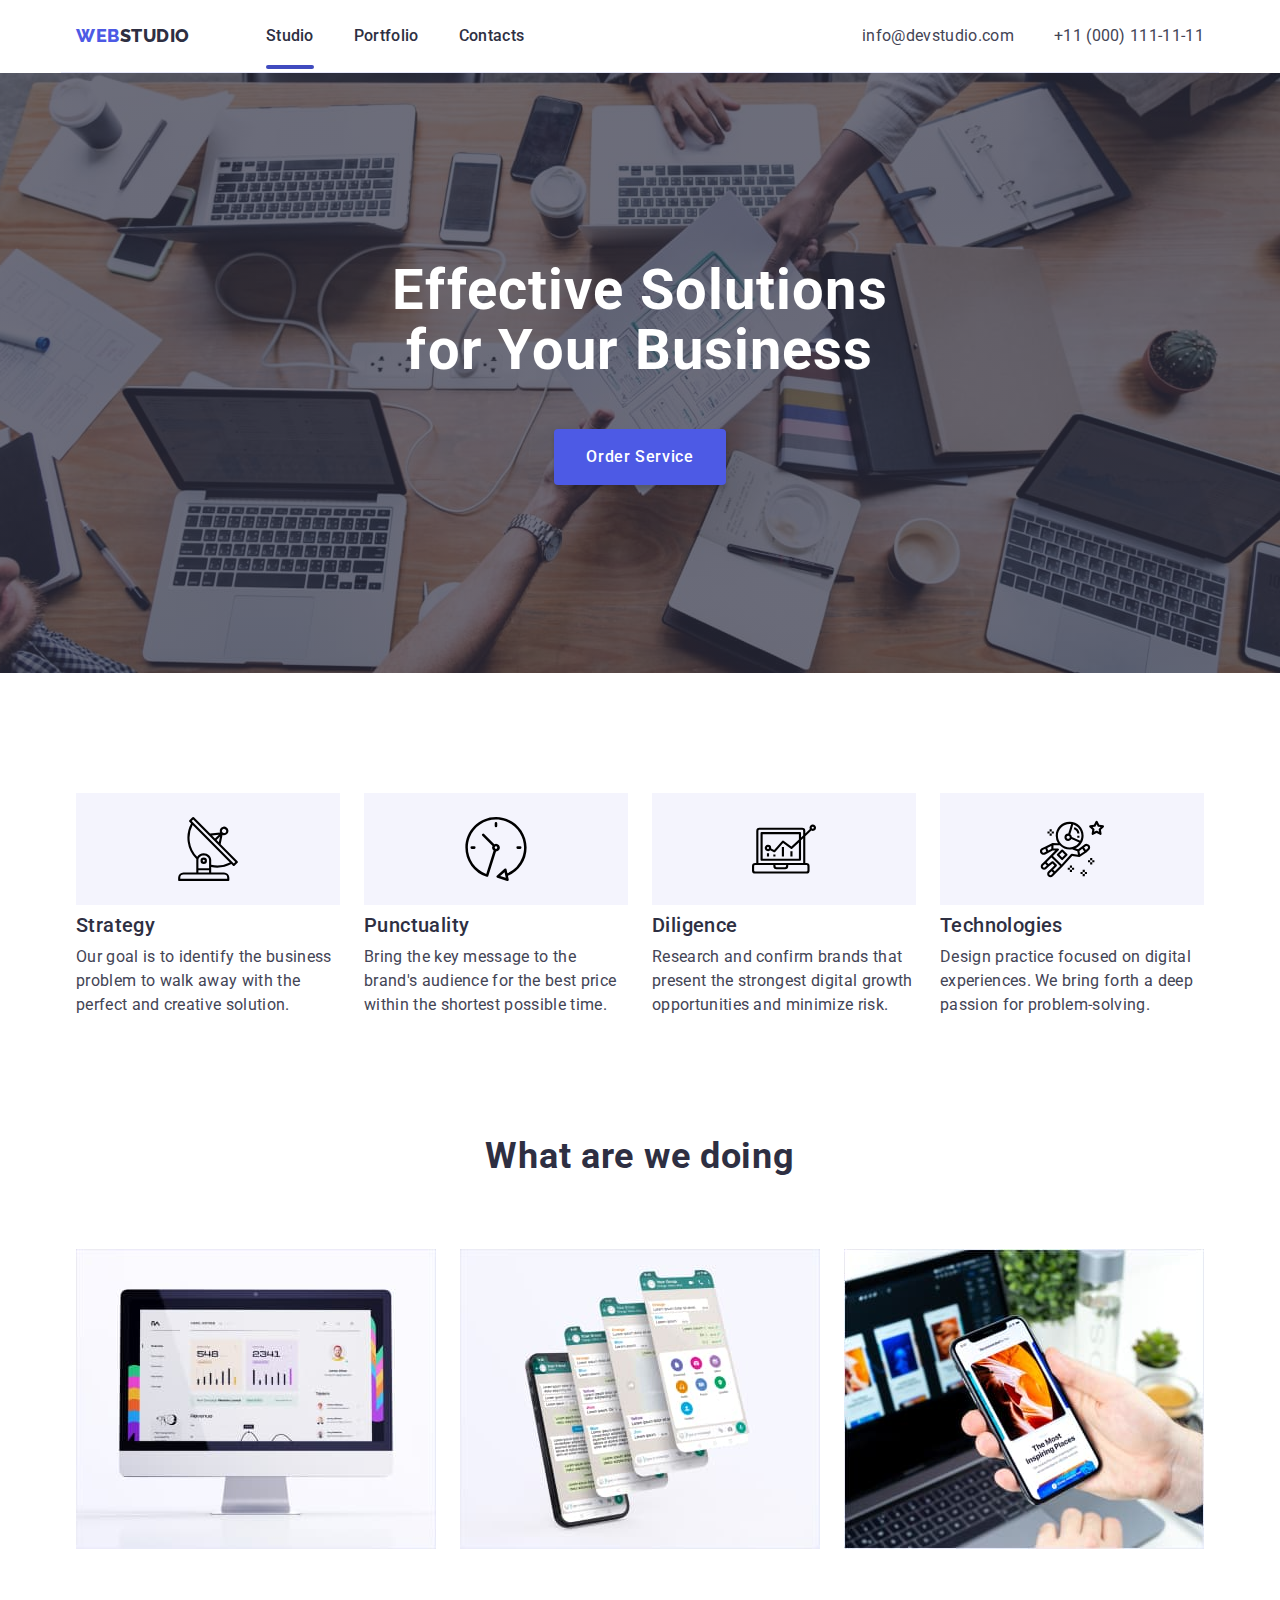
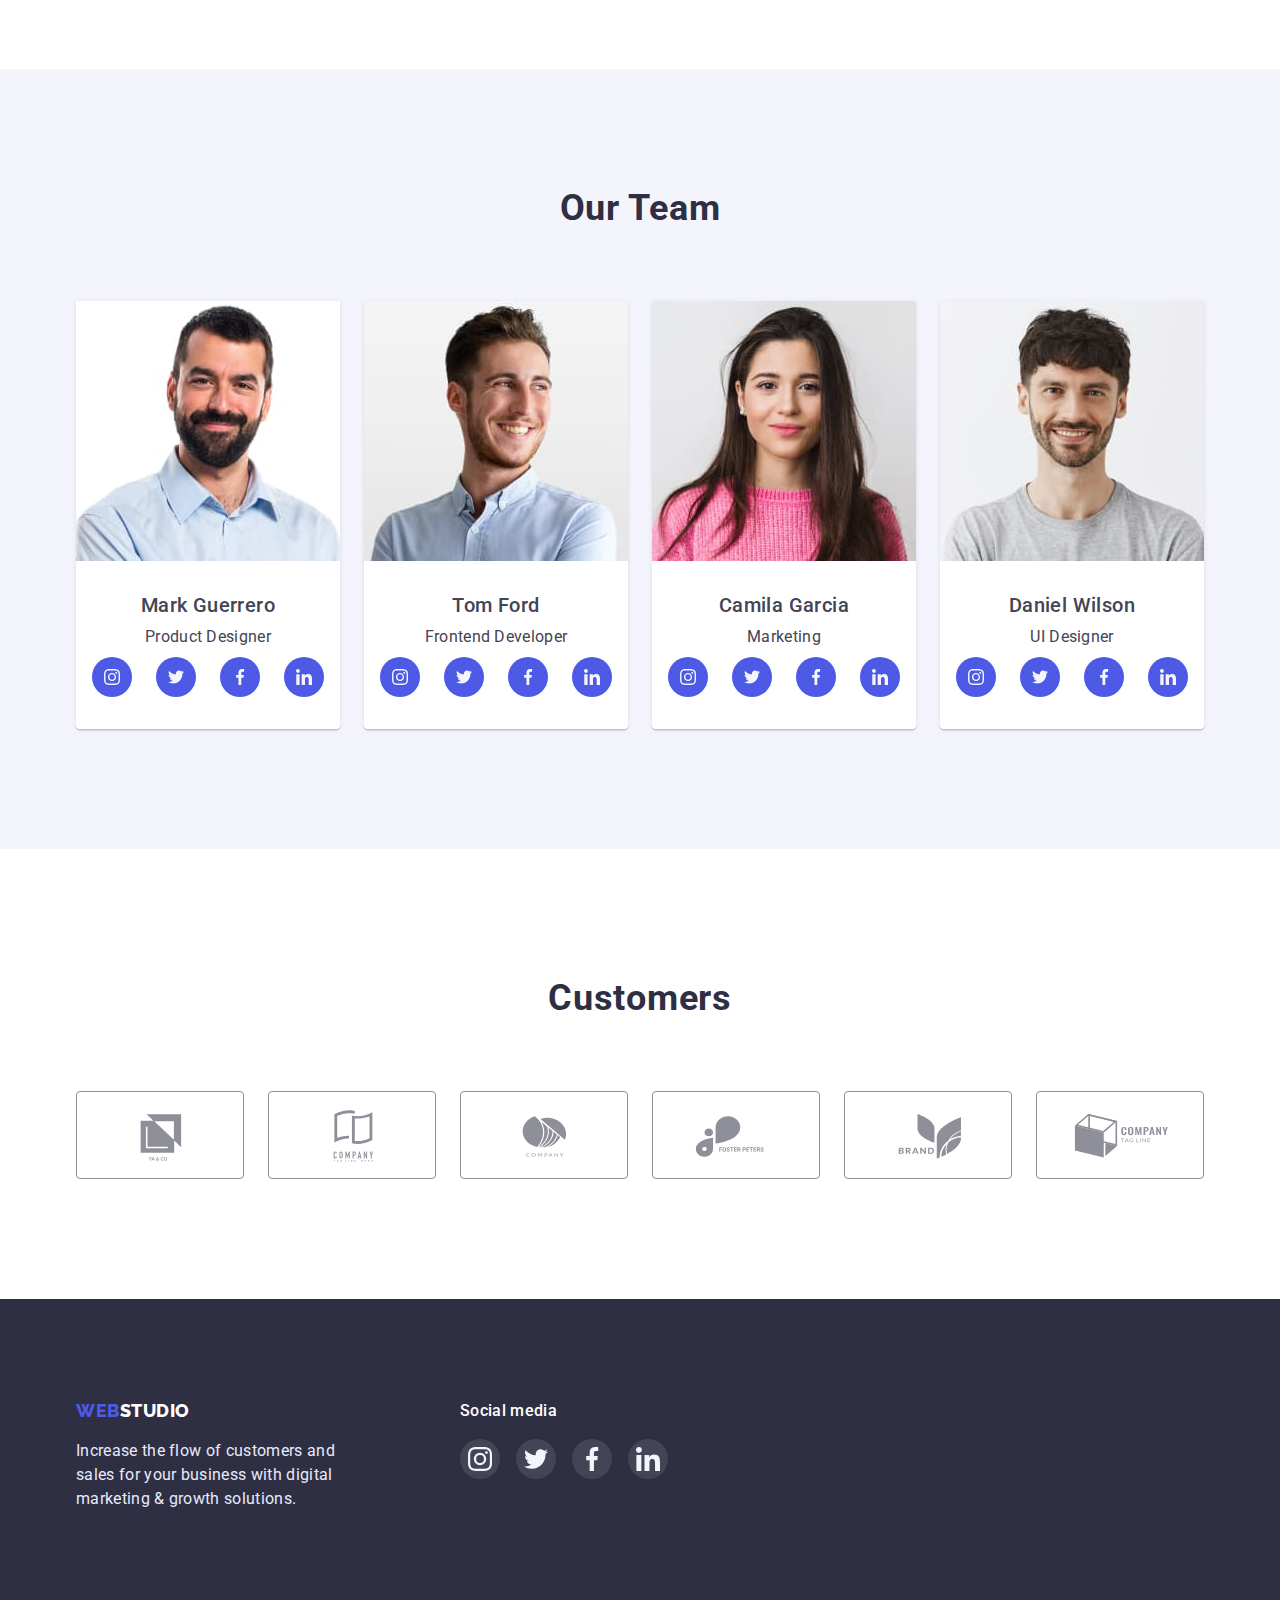
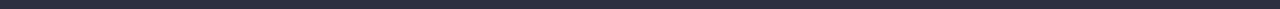
==== index.html @ 0e707ecb "version 1.0" ====
<!DOCTYPE html>
<html lang="en">
  <head>
    <meta charset="UTF-8" />
    <meta http-equiv="X-UA-Compatible" content="IE=edge" />
    <meta name="viewport" content="width=device-width, initial-scale=1.0" />
    <link rel="preconnect" href="https://fonts.googleapis.com" />
    <link rel="preconnect" href="https://fonts.gstatic.com" crossorigin />
    <link
      href="https://fonts.googleapis.com/css2?family=Raleway:wght@800&family=Roboto:wght@400;500;700;900&display=swap"
      rel="stylesheet"
    />
    <link
      rel="stylesheet"
      href="https://cdnjs.cloudflare.com/ajax/libs/modern-normalize/1.1.0/modern-normalize.min.css"
    />
    <link rel="stylesheet" href="./css/styles.css" />
    <title>Main page</title>
  </head>
  <body>
    <header class="header">
      <div class="container main-nav">
        <nav class="nav">
          <a class="header-logo" href="./index.html"
            >Web<span class="logo-dark">Studio</span></a
          >
          <ul class="header-nav">
            <li class="nav-item">
              <a class="nav-link studio" href="">Studio</a>
            </li>
            <li class="nav-item">
              <a class="nav-link" href="./portfolio.html">Portfolio</a>
            </li>
            <li class="nav-item">
              <a class="nav-link" href="">Contacts</a>
            </li>
          </ul>
        </nav>
        <address class="address">
          <ul class="header-contacts">
            <li class="contact-item">
              <a class="contact-link" href="mailto:info@devstudio.com"
                >info@devstudio.com</a
              >
            </li>
            <li class="contact-item">
              <a class="contact-link" href="tel:+110001111111"
                >+11 (000) 111-11-11</a
              >
            </li>
          </ul>
        </address>
      </div>
    </header>
    <main>
      <section class="hero">
        <div class="container">
          <h1 class="hero-title">
            Effective Solutions<br />
            for Your Business
          </h1>
          <button class="hero-button" type="button">Order Service</button>
        </div>
      </section>
      <section class="advantages">
        <div class="container">
          <h2 hidden>Advantages</h2>

          <ul class="advantages-list">
            <li class="advantages-item">
              <div class="advantages-block">
                <svg class="advantages-icons">
                  <use
                    href="./images/icons/symbol-defs.svg#icon-antenna"
                    width="64px"
                    height="64px"
                  ></use>
                </svg>
              </div>
              <h3 class="advantages-title">Strategy</h3>
              <p class="advantages-text">
                Our goal is to identify the business problem to walk away with
                the perfect and creative solution.
              </p>
            </li>
            <li class="advantages-item">
              <div class="advantages-block">
                <svg class="advantages-icons">
                  <use
                    href="./images/icons/symbol-defs.svg#icon-clock"
                    width="64"
                    height="64"
                  ></use>
                </svg>
              </div>
              <h3 class="advantages-title">Punctuality</h3>
              <p class="advantages-text">
                Bring the key message to the brand's audience for the best price
                within the shortest possible time.
              </p>
            </li>
            <li class="advantages-item">
              <div class="advantages-block">
                <svg class="advantages-icons">
                  <use
                    href="./images/icons/symbol-defs.svg#icon-diagram"
                    width="64"
                    height="64"
                  ></use>
                </svg>
              </div>
              <h3 class="advantages-title">Diligence</h3>
              <p class="advantages-text">
                Research and confirm brands that present the strongest digital
                growth opportunities and minimize risk.
              </p>
            </li>
            <li class="advantages-item">
              <div class="advantages-block">
                <svg class="advantages-icons">
                  <use
                    href="./images/icons/symbol-defs.svg#icon-astronaut"
                    width="64"
                    height="64"
                  ></use>
                </svg>
              </div>
              <h3 class="advantages-title">Technologies</h3>
              <p class="advantages-text">
                Design practice focused on digital experiences. We bring forth a
                deep passion for problem-solving.
              </p>
            </li>
          </ul>
        </div>
      </section>
      <section class="services">
        <div class="container">
          <h2 class="services-title">What are we doing</h2>
          <ul class="services-list">
            <li class="services-item">
              <img src="./images/comp.jpg" alt="Computer" width="360" />
            </li>
            <li class="services-item">
              <img src="./images/app.jpg" alt="Application" width="360" />
            </li>
            <li class="services-item">
              <img src="./images/tel.jpg" alt="Telephone" width="360" />
            </li>
          </ul>
        </div>
      </section>
      <section class="employees">
        <div class="container">
          <h2 class="employees-title">Our Team</h2>
          <ul class="employees-list">
            <li class="employee-card">
              <img
                class="employee-avatar"
                src="./images/mark.jpg"
                alt="Mark"
                width="264"
              />
              <div class="employee-text">
                <h3 class="employee-name">Mark Guerrero</h3>
                <p class="employee-position">Product Designer</p>
                <ul class="employee-list">
                  <li class="social-item">
                    <a class="social-link" href="#">
                      <svg class="social-icon">
                        <use
                          href="./images/icons/symbol-defs.svg#icon-instagram"
                        ></use>
                      </svg>
                    </a>
                  </li>
                  <li class="social-item">
                    <a class="social-link" href="#">
                      <svg class="social-icon">
                        <use
                          href="./images/icons/symbol-defs.svg#icon-twitter"
                        ></use>
                      </svg>
                    </a>
                  </li>
                  <li class="social-item">
                    <a class="social-link" href="#">
                      <svg class="social-icon">
                        <use
                          href="./images/icons/symbol-defs.svg#icon-facebook"
                        ></use>
                      </svg>
                    </a>
                  </li>

                  <li class="social-item">
                    <a class="social-link" href="#">
                      <svg class="social-icon">
                        <use
                          href="./images/icons/symbol-defs.svg#icon-linkedin"
                        ></use>
                      </svg>
                    </a>
                  </li>
                </ul>
              </div>
            </li>
            <li class="employee-card">
              <img
                class="employee-avatar"
                src="./images/tom.jpg"
                alt="Tom"
                width="264"
              />
              <div class="employee-text">
                <h3 class="employee-name">Tom Ford</h3>
                <p class="employee-position">Frontend Developer</p>
                <ul class="employee-list">
                  <li class="social-item">
                    <a class="social-link" href="#">
                      <svg class="social-icon">
                        <use
                          href="./images/icons/symbol-defs.svg#icon-instagram"
                        ></use>
                      </svg>
                    </a>
                  </li>
                  <li class="social-item">
                    <a class="social-link" href="#">
                      <svg class="social-icon">
                        <use
                          href="./images/icons/symbol-defs.svg#icon-twitter"
                        ></use>
                      </svg>
                    </a>
                  </li>

                  <li class="social-item">
                    <a class="social-link" href="#">
                      <svg class="social-icon">
                        <use
                          href="./images/icons/symbol-defs.svg#icon-facebook"
                        ></use>
                      </svg>
                    </a>
                  </li>

                  <li class="social-item">
                    <a class="social-link" href="#">
                      <svg class="social-icon">
                        <use
                          href="./images/icons/symbol-defs.svg#icon-linkedin"
                        ></use>
                      </svg>
                    </a>
                  </li>
                </ul>
              </div>
            </li>
            <li class="employee-card">
              <img
                class="employee-avatar"
                src="./images/camila.jpg"
                alt="Camila"
                width="264"
              />
              <div class="employee-text">
                <h3 class="employee-name">Camila Garcia</h3>
                <p class="employee-position">Marketing</p>
                <ul class="employee-list">
                  <li class="social-item">
                    <a class="social-link" href="#">
                      <svg class="social-icon">
                        <use
                          href="./images/icons/symbol-defs.svg#icon-instagram"
                        ></use>
                      </svg>
                    </a>
                  </li>
                  <li class="social-item">
                    <a class="social-link" href="#">
                      <svg class="social-icon">
                        <use
                          href="./images/icons/symbol-defs.svg#icon-twitter"
                        ></use>
                      </svg>
                    </a>
                  </li>

                  <li class="social-item">
                    <a class="social-link" href="#">
                      <svg class="social-icon">
                        <use
                          href="./images/icons/symbol-defs.svg#icon-facebook"
                        ></use>
                      </svg>
                    </a>
                  </li>

                  <li class="social-item">
                    <a class="social-link" href="#">
                      <svg class="social-icon">
                        <use
                          href="./images/icons/symbol-defs.svg#icon-linkedin"
                        ></use>
                      </svg>
                    </a>
                  </li>
                </ul>
              </div>
            </li>
            <li class="employee-card">
              <img
                class="employee-avatar"
                src="./images/daniel.jpg"
                alt="Daniel"
                width="264"
              />
              <div class="employee-text">
                <h3 class="employee-name">Daniel Wilson</h3>
                <p class="employee-position">UI Designer</p>
                <ul class="employee-list">
                  <li class="social-item">
                    <a class="social-link" href="#">
                      <svg class="social-icon">
                        <use
                          href="./images/icons/symbol-defs.svg#icon-instagram"
                        ></use>
                      </svg>
                    </a>
                  </li>
                  <li class="social-item">
                    <a class="social-link" href="#">
                      <svg class="social-icon">
                        <use
                          href="./images/icons/symbol-defs.svg#icon-twitter"
                        ></use>
                      </svg>
                    </a>
                  </li>

                  <li class="social-item">
                    <a class="social-link" href="#">
                      <svg class="social-icon">
                        <use
                          href="./images/icons/symbol-defs.svg#icon-facebook"
                        ></use>
                      </svg>
                    </a>
                  </li>

                  <li class="social-item">
                    <a class="social-link" href="#">
                      <svg class="social-icon">
                        <use
                          href="./images/icons/symbol-defs.svg#icon-linkedin"
                        ></use>
                      </svg>
                    </a>
                  </li>
                </ul>
              </div>
            </li>
          </ul>
        </div>
      </section>
      <section class="customers">
        <div class="container">
          <h2 class="customers-title">Customers</h2>
          <ul class="customers-list">
            <li class="customers-item">
              <a class="customers-link" href="#">
                <svg class="customers-icon">
                  <use href="./images/icons/symbol-defs.svg#icon-yaandco"></use>
                </svg>
              </a>
            </li>
            <li class="customers-item">
              <a class="customers-link" href="#">
                <svg class="customers-icon">
                  <use href="./images/icons/symbol-defs.svg#icon-company"></use>
                </svg>
              </a>
            </li>
            <li class="customers-item">
              <a class="customers-link" href="#">
                <svg class="customers-icon">
                  <use href="./images/icons/symbol-defs.svg#icon-cth"></use>
                </svg>
              </a>
            </li>
            <li class="customers-item">
              <a class="customers-link" href="#">
                <svg class="customers-icon">
                  <use href="./images/icons/symbol-defs.svg#icon-foster"></use>
                </svg>
              </a>
            </li>
            <li class="customers-item">
              <a class="customers-link" href="#">
                <svg class="customers-icon">
                  <use href="./images/icons/symbol-defs.svg#icon-brand"></use>
                </svg>
              </a>
            </li>
            <li class="customers-item">
              <a class="customers-link" href="#">
                <svg class="customers-icon">
                  <use href="./images/icons/symbol-defs.svg#icon-tagline"></use>
                </svg>
              </a>
            </li>
          </ul>
        </div>
      </section>
    </main>
    <footer class="footer">
      <div class="footer-container">
        <div class="bottom-container">
          <a class="footer-logo" href="./index.html"
            >Web<span class="logo-light">Studio</span></a
          >
          <p class="footer-text">
            Increase the flow of customers and sales for your business with
            digital marketing & growth solutions.
          </p>
        </div>
        <div class="footeer-social">
          <h3 class="social-title">Social media</h3>
          <ul class="footer-list">
            <li class="footer-item">
              <a class="footer-link" href="#">
                <svg class="footer-icon">
                  <use
                    href="./images/icons/symbol-defs.svg#icon-instagram"
                  ></use>
                </svg>
              </a>
            </li>
            <li class="footer-item">
              <a class="footer-link" href="#">
                <svg class="footer-icon">
                  <use href="./images/icons/symbol-defs.svg#icon-twitter"></use>
                </svg>
              </a>
            </li>
            <li class="footer-item">
              <a class="footer-link" href="#">
                <svg class="footer-icon">
                  <use
                    href="./images/icons/symbol-defs.svg#icon-facebook"
                  ></use>
                </svg>
              </a>
            </li>
            <li class="footer-item">
              <a class="footer-link" href="#">
                <svg class="footer-icon">
                  <use
                    href="./images/icons/symbol-defs.svg#icon-linkedin"
                  ></use>
                </svg>
              </a>
            </li>
          </ul>
        </div>
      </div>
    </footer>
  </body>
</html>
---- css/styles.css ----
:root {
  --primary-brand: #4d5ae5;
  --pressed-state: #404bbf;
  --dark: #2e2f42;
  --success: #31d0aa;
  --text: #434455;
  --subtle-text: #8e8f99;
  --accent: #e7e9fc;
  --light: #f4f4fd;
  --modal-overlay: #2e2f42;
  --hero-background: #2e2f42;
  --background: #ffffff;
}
body {
  font-family: Roboto, sans-serif;
  color: var(--text);
  margin: 0;
}
h1,
h2,
h3,
p,
ul {
  margin: 0;
  padding: 0;
}
img {
  display: block;
  max-width: 100%;
  height: auto;
}
.container {
  max-width: 1158px;
  width: 100%;
  padding: 0 15px;
  margin: 0 auto;
}

.header {
}
.main-nav {
  display: flex;
  align-items: center;
  border-bottom: 1px solid #e7e9fc;
}
.nav {
  display: flex;
  align-items: center;
}

.header-logo {
  margin-right: 76px;
  padding-top: 24px;
  padding-bottom: 24px;
  color: var(--primary-brand);
  font-family: Raleway, sans-serif;
  font-weight: 800;
  font-size: 18px;
  line-height: 1.33;
  letter-spacing: 0.03em;
  text-decoration: none;
  text-transform: uppercase;
}
.logo-dark {
  color: var(--dark);
}
.logo-light {
  font-weight: 800;
  font-size: 18px;
  line-height: 1.33;
  color: var(--background);
}
.header-nav {
  list-style: none;
  display: flex;

  display: flex;
  flex-direction: row;
  align-items: flex-start;
  padding: 0px;
  gap: 40px;
  margin-top: 0;
  margin-bottom: 0;
}
.nav-link {
  font-weight: 500;
  font-size: 16px;
  line-height: 1.5;
  letter-spacing: 0.02em;
  color: var(--dark);
  text-decoration: none;
  padding-top: 24px;
  padding-bottom: 24px;
  transition: color 250ms cubic-bezier(0.4, 0, 0.2, 1);
  position: relative;
}
.nav-link.studio {
}
.nav-link.studio::after {
  content: '';
  width: 48px;
  height: 4px;
  background: #404bbf;
  border-radius: 2px;
  position: absolute;
  display: block;
  left: 0;
  bottom: 0;
}
.nav-link.portfolio::after {
  content: '';
  width: 100%;
  height: 4px;
  background: #404bbf;
  border-radius: 2px;
  position: absolute;
  display: block;
  left: 0;
  bottom: 0;
}

.nav-link:hover {
  color: var(--pressed-state);
}
.nav-link:focus {
  color: var(--pressed-state);
}
.address {
  margin-left: auto;
  font-style: normal;
}
.header-contacts {
  list-style: none;
  display: flex;
  padding-left: 0;
  margin-top: 0;
  margin-bottom: 0;
}
.contact-item:not(:last-child) {
  margin-right: 40px;
}
.contact-link {
  font-size: 16px;
  line-height: 1.5;
  color: var(--text);
  text-decoration: none;
  letter-spacing: 0.02em;
  padding-top: 24px;
  padding-bottom: 24px;
  transition: color 250ms cubic-bezier(0.4, 0, 0.2, 1);
}
.contact-link:hover {
  color: var(--pressed-state);
}
.contact-link:focus {
  color: var(--pressed-state);
}

.hero {
  background-image: linear-gradient(
      0deg,
      rgba(46, 47, 66, 0.7),
      rgba(46, 47, 66, 0.7)
    ),
    url('../images/people-office.jpg');
  background-repeat: no-repeat;
  background-position: center;
  background-size: cover;
  height: 600px;
  max-width: 1440px;
  margin: 0 auto;
  padding-bottom: 188px;
  padding-top: 188px;
  text-align: center;
}
.hero-title {
  color: var(--background);
  font-size: 56px;
  line-height: 1.07;
  letter-spacing: 0.02em;
  margin-bottom: 48px;
  margin-top: 0;
}
.hero-button {
  background-color: var(--primary-brand);
  color: var(--background);
  font-weight: 500;
  font-size: 16px;
  line-height: 1.5;
  border: none;
  box-shadow: 0px 4px 4px rgba(0, 0, 0, 0.15);
  border-radius: 4px;
  cursor: pointer;
  font-family: inherit;
  letter-spacing: 0.04em;
  padding: 16px 32px;
  transition: background-color 250ms cubic-bezier(0.4, 0, 0.2, 1);
}
.hero-button:hover {
  background-color: var(--pressed-state);
}
.hero-button:focus {
  background-color: var(--pressed-state);
}
.advantages {
  background-color: var(--background);
  padding-top: 120px;
  padding-bottom: 120px;
}
.advantages-list {
  list-style: none;
  display: flex;
  padding-left: 0;

  margin-bottom: 0;
}
.advantages-item {
  width: calc((100% - 72px) / 4);
}
.advantages-item:not(:last-child) {
  margin-right: 24px;
}
.advantages-block {
  display: flex;
  justify-content: center;
  width: 264px;
  height: 112px;
  background-color: var(--light);
  align-items: center;
  margin-bottom: 8px;
}
.advantages-icons {
  width: 64px;
  height: 64px;
}
.advantages-title {
  font-weight: 500;
  font-size: 20px;
  line-height: 1.2;
  color: var(--dark);
  letter-spacing: 0.02em;
  margin-top: 0;
  margin-bottom: 8px;
}
.advantages-text {
  font-size: 16px;
  line-height: 1.5;
  color: var(--text);
  letter-spacing: 0.02em;
  margin-top: 0;
  margin-bottom: 0;
}
.services {
  background-color: var(--background);
  padding-bottom: 120px;
  text-align: center;
}
.services-title {
  font-size: 36px;
  line-height: 1.11;
  color: var(--dark);
  letter-spacing: 0.02em;

  margin-bottom: 72px;
  margin-top: 0;
}
.services-list {
  list-style: none;
  display: flex;
  justify-content: space-between;
  padding-left: 0;
  margin-top: 0px;
  margin-bottom: 0px;
}
.services-item {
  width: 360px;
}
.employees {
  background-color: var(--light);
  padding-top: 120px;
  padding-bottom: 120px;
  text-align: center;
}
.employees-title {
  font-size: 36px;
  line-height: 1.11;
  color: var(--dark);
  letter-spacing: 0.02em;
  margin-bottom: 72px;
  margin-top: 0;
}
.employees-list {
  list-style: none;
  display: flex;
  justify-content: space-between;
  padding-left: 0;
  margin-top: 0;
  margin-bottom: 0;
}
.employee-card {
  background-color: var(--background);
  box-shadow: 0px 1px 6px rgba(46, 47, 66, 0.08),
    0px 1px 1px rgba(46, 47, 66, 0.16), 0px 2px 1px rgba(46, 47, 66, 0.08);
  border-radius: 0px 0px 4px 4px;
}
.employee-avatar {
}
.employee-text {
  padding: 32px 16px;
}
.employee-name {
  font-weight: 500;
  font-size: 20px;
  line-height: 1.2;
  letter-spacing: 0.02em;
  margin-top: 0;
  margin-bottom: 8px;
}
.employee-position {
  font-size: 16px;
  line-height: 1.5;
  letter-spacing: 0.02em;
  margin-top: 0;
}
.employee-list {
  list-style: none;
  display: flex;
  flex-direction: row;
  justify-content: center;
  align-items: center;
  gap: 24px;
  margin-top: 8px;
}
.social-item {
  width: 40px;
  height: 40px;
}
.social-link {
  background-color: var(--primary-brand);
  width: 100%;
  height: 100%;
  border-radius: 50%;
  display: flex;
  justify-content: center;
  align-items: center;
  color: var(--light);
  fill: currentColor;
  transition: background-color 250ms cubic-bezier(0.4, 0, 0.2, 1);
}
.social-link:hover,
.social-link:focus {
  background-color: var(--pressed-state);
}
.social-icon {
  width: 16px;
  height: 16px;
  background-position: center;
  background-size: cover;
  background-repeat: no-repeat;
}
.customers {
  padding-top: 130px;
  padding-bottom: 120px;
  text-align: center;
}
.customers-title {
  margin-bottom: 72px;
  font-size: 36px;
  line-height: 1.11;
  color: var(--dark);
  letter-spacing: 0.02em;
  margin-bottom: 72px;
  margin-top: 0;
}
.customers-list {
  list-style: none;
  display: flex;
  flex-direction: row;
  justify-content: center;
  align-items: center;
  gap: 24px;
  flex-basis: calc((100% - 5 * 24px) / 6);
}
.customers-item {
  width: 168px;
  height: 88px;
}
.customers-item:hover {
}
.customers-link {
  display: flex;
  justify-content: center;
  align-items: center;
  width: 100%;
  height: 100%;
  border: 1px solid var(--subtle-text);
  border-radius: 4px;
  color: var(--subtle-text);
  transition: border 250ms cubic-bezier(0.4, 0, 0.2, 1),
    fill 250ms cubic-bezier(0.4, 0, 0.2, 1),
    color 250ms cubic-bezier(0.4, 0, 0.2, 1);
}
.customers-link:hover,
.customers-link:focus {
  border: 1px solid var(--pressed-state);
  fill: var(--pressed-state);
  color: var(--pressed-state);
}
.customers-icon {
  width: 102px;
  height: 56px;
  fill: currentColor;
}

.footer {
  background-color: var(--dark);
  padding-top: 100px;
  padding-bottom: 100px;
}
.footer-container {
  max-width: 1158px;
  width: 100%;
  padding: 0 15px;
  margin: 0 auto;
  display: flex;
  flex-direction: row;
  align-items: flex-start;
}
.bottom-container {
  width: 264px;
  height: 110px;
  display: inline-block;
  margin-right: 120px;
}
.footer-logo {
  color: var(--primary-brand);
  font-family: Raleway, sans-serif;
  font-weight: 800;
  font-size: 18px;
  line-height: 1.33;
  letter-spacing: 0.03em;
  text-decoration: none;
  text-transform: uppercase;
}
.footer-text {
  font-size: 16px;
  line-height: 1.5;
  color: var(--accent);
  letter-spacing: 0.02em;
  margin-bottom: 0;
  margin-top: 16px;
  max-width: 264px;
}
.footeer-social {
  width: 208px;
  height: 80px;
  display: inline-block;
}
.social-title {
  font-weight: 500;
  font-size: 16px;
  line-height: 24px;
  letter-spacing: 0.02em;
  color: #ffffff;
  margin-bottom: 16px;
}
.footer-list {
  list-style: none;
  display: flex;
  flex-direction: row;
  justify-content: center;
  align-items: center;
  gap: 16px;
}
.footer-item {
}
.footer-link {
  width: 40px;
  height: 40px;
  display: flex;
  justify-content: center;
  align-items: center;
  border-radius: 50%;
  background-color: rgba(255, 255, 255, 0.1);
  color: var(--light);
  transition: background-color 250ms cubic-bezier(0.4, 0, 0.2, 1),
    color 250ms cubic-bezier(0.4, 0, 0.2, 1);
}
.footer-link:hover,
.footer-link:focus {
  background-color: #31d0aa;
  color: var(--light);
}
.footer-icon {
  width: 24px;
  height: 24px;
  fill: currentColor;
}

.main {
  padding-top: 96px;
  padding-bottom: 120px;
}
.main-title {
}
.main-list {
  list-style: none;
  display: flex;
  align-items: flex-start;
  padding-left: 0;
  justify-content: center;
  margin-bottom: 72px;
}
.main-list-item {
}
.main-list-item:not(:last-child) {
  margin-right: 24px;
}
.list-btn {
  background-color: var(--light);
  border: 1px solid #e7e9fc;
  border-radius: 4px;
  font-weight: 500;
  font-size: 16px;
  line-height: 1.5;
  letter-spacing: 0.04em;
  color: var(--primary-brand);
  font-family: inherit;
  padding: 12px 24px;
  white-space: nowrap;
  transition: background-color 250ms cubic-bezier(0.4, 0, 0.2, 1),
    box-shadow 250ms cubic-bezier(0.4, 0, 0.2, 1),
    color 250ms cubic-bezier(0.4, 0, 0.2, 1);
}
.list-btn:hover {
  background-color: var(--pressed-state);
  box-shadow: 0px 3px 1px rgba(0, 0, 0, 0.1), 0px 2px 1px rgba(0, 0, 0, 0.08),
    0px 2px 2px rgba(0, 0, 0, 0.12);
  border-radius: 4px;
  color: var(--background);
  cursor: pointer;
}
.list-btn:focus {
  background-color: var(--pressed-state);
  box-shadow: 0px 3px 1px rgba(0, 0, 0, 0.1), 0px 2px 1px rgba(0, 0, 0, 0.08),
    0px 2px 2px rgba(0, 0, 0, 0.12);
  border-radius: 4px;
  color: var(--background);
  cursor: pointer;
}
.main-cards {
  list-style: none;
  display: flex;
  flex-wrap: wrap;
  padding-left: 0;
  margin-left: calc(-1 * 24px);
  margin-top: calc(-1 * 48px);
}

.projects {
  flex-basis: calc((100% - 3 * 24px) / 3);
  margin-left: 24px;
  margin-top: 48px;
  transition: box-shadow 250ms cubic-bezier(0.4, 0, 0.2, 1);
}
.projects:hover {
  box-shadow: 0px 1px 6px rgba(46, 47, 66, 0.08),
    0px 1px 1px rgba(46, 47, 66, 0.16), 0px 2px 1px rgba(46, 47, 66, 0.08);
}
.projects:nth-last-child(-n + 3) {
  margin-bottom: 0;
}
.projects-link {
  text-decoration: none;
}

.projects-icon {
}
.projects-text {
  padding-top: 32px;
  padding-bottom: 32px;
  padding-left: 16px;
  border-bottom: 1px solid #e7e9fc;
  border-right: 1px solid #e7e9fc;
  border-left: 1px solid #e7e9fc;
}
.projects-text:hover {
}
.projects-title {
  font-weight: 500;
  font-size: 20px;
  line-height: 1.2;
  letter-spacing: 0.02em;
  color: var(--dark);
  margin-bottom: 8px;
}
.projects-description {
  font-size: 16px;
  line-height: 1.5;
  letter-spacing: 0.02em;
  color: var(--text);
}
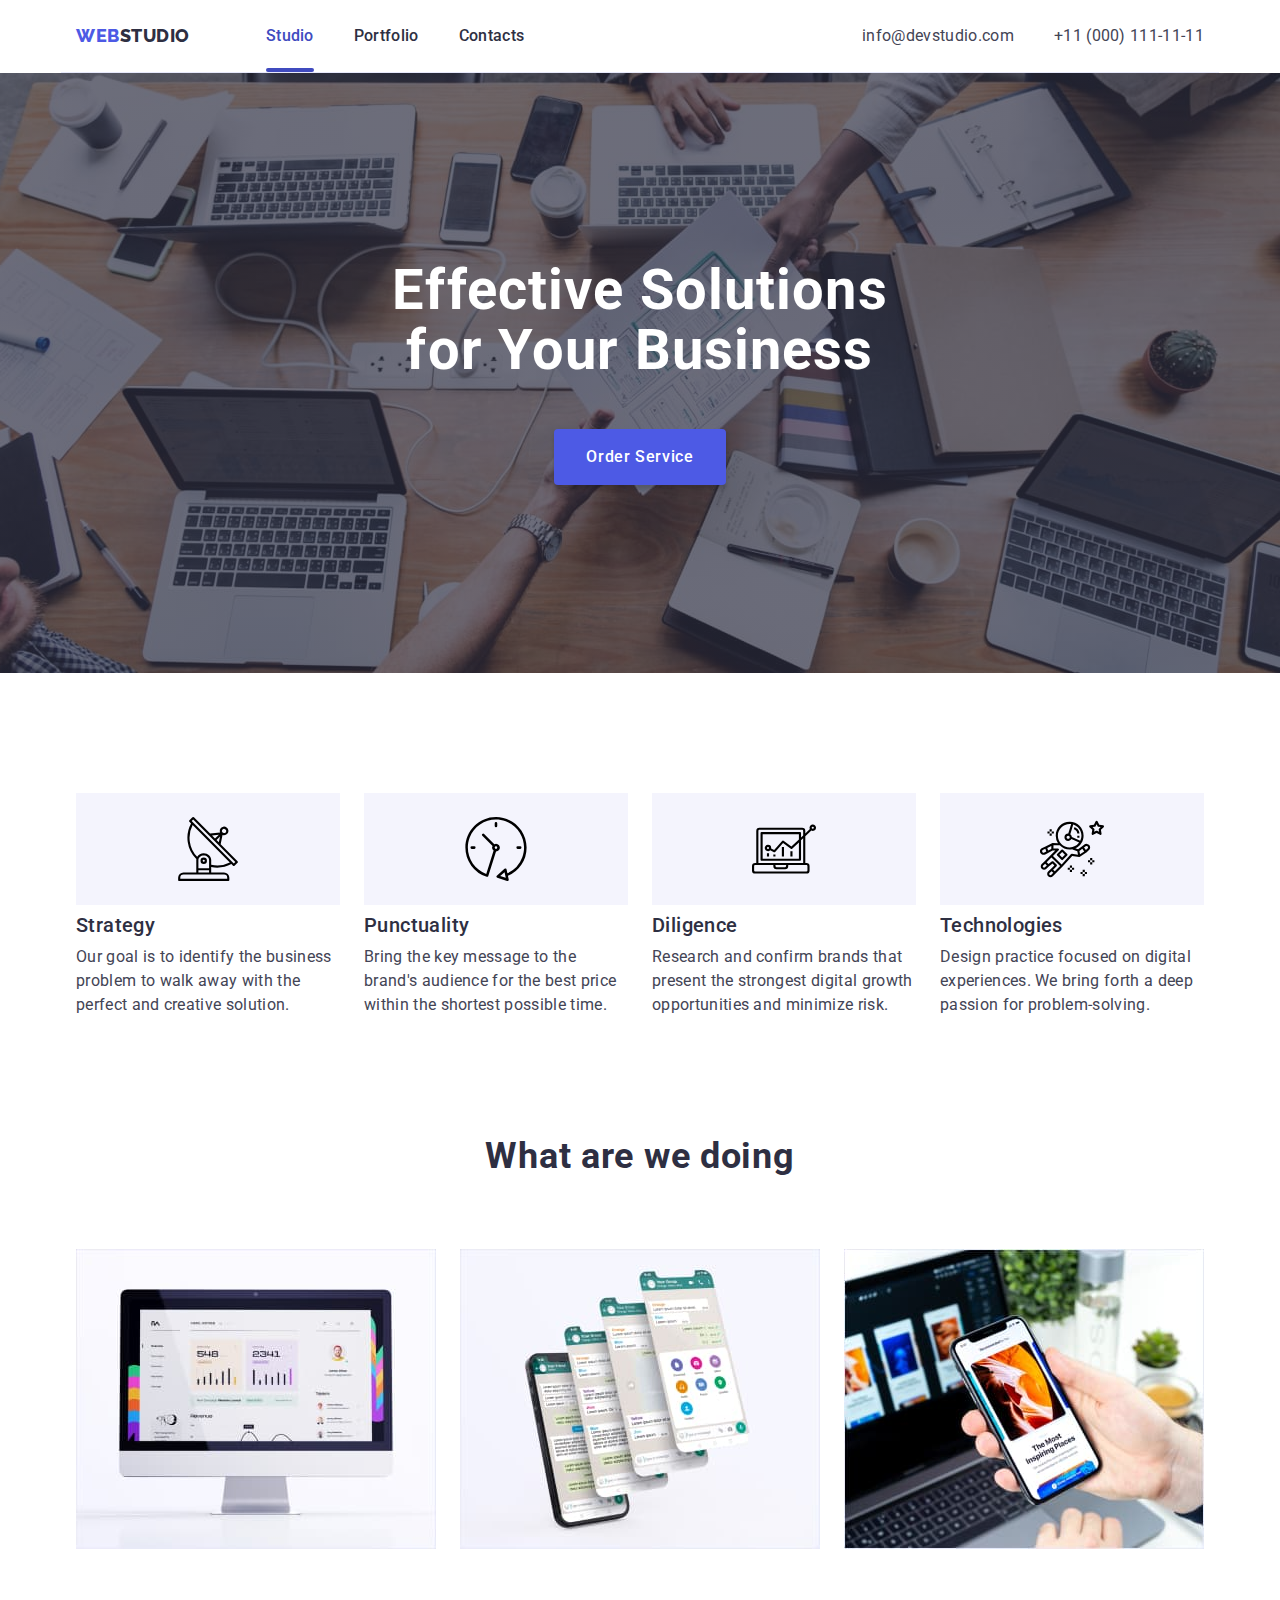
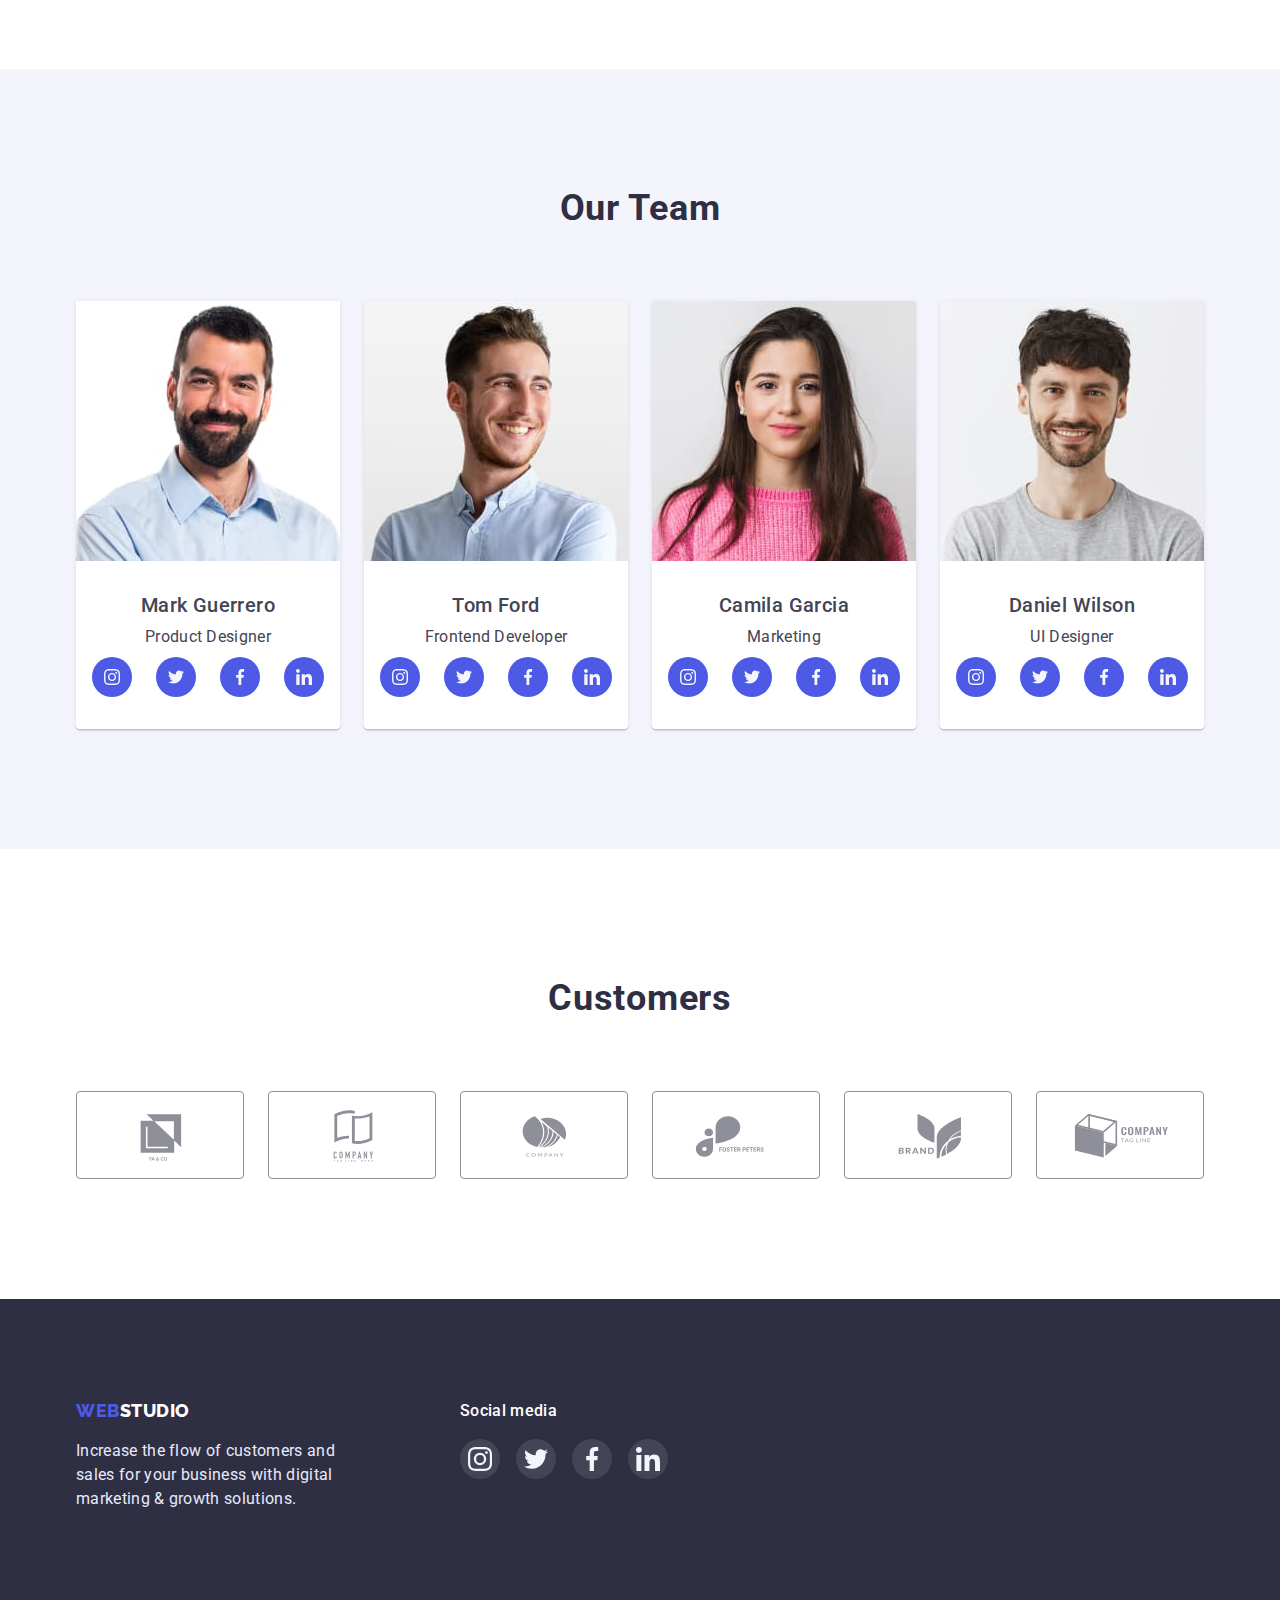
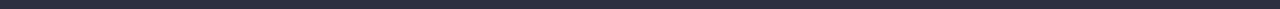
==== commit ef51af73: "update homework" ====
--- a/index.html
+++ b/index.html
@@ -26,7 +26,7 @@
           >
           <ul class="header-nav">
             <li class="nav-item">
-              <a class="nav-link studio" href="">Studio</a>
+              <a class="nav-link current" href="">Studio</a>
             </li>
             <li class="nav-item">
               <a class="nav-link" href="./portfolio.html">Portfolio</a>
@@ -59,7 +59,18 @@
             Effective Solutions<br />
             for Your Business
           </h1>
-          <button class="hero-button" type="button">Order Service</button>
+          <button class="hero-button" type="button" data-modal-open>
+            Order Service
+          </button>
+        </div>
+        <div class="backdrop is-hidden" data-modal>
+          <div class="modal">
+            <button type="button" class="modal-button" data-modal-close>
+              <svg class="modal-icon">
+                <use href="./images/icons/modal-close.svg"></use>
+              </svg>
+            </button>
+          </div>
         </div>
       </section>
       <section class="advantages">
@@ -466,5 +477,6 @@
         </div>
       </div>
     </footer>
+    <script src="./js/modal.js"></script>
   </body>
 </html>
--- a/css/styles.css
+++ b/css/styles.css
@@ -50,8 +50,8 @@
 
 .header-logo {
   margin-right: 76px;
-  padding-top: 24px;
-  padding-bottom: 24px;
+  /*padding-top: 24px;
+  padding-bottom: 24px;*/
   color: var(--primary-brand);
   font-family: Raleway, sans-serif;
   font-weight: 800;
@@ -89,25 +89,16 @@
   letter-spacing: 0.02em;
   color: var(--dark);
   text-decoration: none;
+  display: block;
   padding-top: 24px;
   padding-bottom: 24px;
   transition: color 250ms cubic-bezier(0.4, 0, 0.2, 1);
   position: relative;
 }
-.nav-link.studio {
-}
-.nav-link.studio::after {
-  content: '';
-  width: 48px;
-  height: 4px;
-  background: #404bbf;
-  border-radius: 2px;
-  position: absolute;
-  display: block;
-  left: 0;
-  bottom: 0;
-}
-.nav-link.portfolio::after {
+.nav-link.current {
+  color: var(--pressed-state);
+}
+.nav-link.current::after {
   content: '';
   width: 100%;
   height: 4px;
@@ -202,6 +193,57 @@
 .hero-button:focus {
   background-color: var(--pressed-state);
 }
+.backdrop {
+  position: fixed;
+  top: 0;
+  left: 0;
+  width: 100%;
+  height: 100%;
+  background-color: rgba(46, 47, 66, 0.4);
+  opacity: 1;
+  transition: opacity 250ms cubic-bezier(0.4, 0, 0.2, 1);
+}
+.backdrop.is-hidden {
+  opacity: 0;
+  pointer-events: none;
+}
+.modal {
+  min-width: 408px;
+  min-height: 576px;
+  background: #fcfcfc;
+  box-shadow: 0px 1px 1px rgba(0, 0, 0, 0.14), 0px 1px 3px rgba(0, 0, 0, 0.12),
+    0px 2px 1px rgba(0, 0, 0, 0.2);
+  border-radius: 4px;
+  position: absolute;
+  top: 50%;
+  left: 50%;
+  transform: translate(-50%, -50%) scale(1);
+  transition: transform 250ms cubic-bezier(0.4, 0, 0.2, 1);
+}
+.backdrop.is-hidden .modal {
+  transform: translate(-50%, -50%) scale(0.9);
+}
+.modal-button {
+  background: #e7e9fc;
+  border: 1px solid rgba(0, 0, 0, 0.1);
+  border-radius: 50%;
+  height: 24px;
+  width: 24px;
+  display: flex;
+  justify-content: center;
+  align-items: center;
+  cursor: pointer;
+  fill: currentColor;
+  margin: 24px 24px auto auto;
+}
+.modal-button:hover {
+  background-color: var(--pressed-state);
+  fill: #ffffff;
+}
+.modal-icon {
+  width: 8px;
+  height: 8px;
+}
 .advantages {
   background-color: var(--background);
   padding-top: 120px;
@@ -397,13 +439,11 @@
   border-radius: 4px;
   color: var(--subtle-text);
   transition: border 250ms cubic-bezier(0.4, 0, 0.2, 1),
-    fill 250ms cubic-bezier(0.4, 0, 0.2, 1),
     color 250ms cubic-bezier(0.4, 0, 0.2, 1);
 }
 .customers-link:hover,
 .customers-link:focus {
   border: 1px solid var(--pressed-state);
-  fill: var(--pressed-state);
   color: var(--pressed-state);
 }
 .customers-icon {
@@ -573,9 +613,57 @@
 .projects-link {
   text-decoration: none;
 }
-
-.projects-icon {
-}
+.projects-link:hover .portfolio-overlay::before {
+  transform: translateY(0);
+}
+.projects-link:focus .portfolio-overlay::before {
+  transform: translateY(0);
+}
+.portfolio-overlay {
+  position: relative;
+  overflow: hidden;
+}
+.portfolio-overlay::before {
+  position: absolute;
+  content: '';
+  display: inline-block;
+  background-color: #4d5ae5;
+  width: 100%;
+  height: 100%;
+  opacity: 0;
+  transform: translateY(100%);
+  transition: transform 250ms cubic-bezier(0.4, 0, 0.2, 1),
+    opacity 250ms cubic-bezier(0.4, 0, 0.2, 1);
+}
+.portfolio-overlay:hover::before {
+  opacity: 1;
+}
+.portfolio-overlay:focus::before {
+  opacity: 1;
+}
+.text-overlay {
+  letter-spacing: 0.02em;
+  font-size: 16px;
+  line-height: 24px;
+  padding: 40px 32px;
+  color: var(--light);
+  position: absolute;
+  left: 0;
+  top: 0;
+  width: 100%;
+  height: 100%;
+  opacity: 1;
+  transform: translateY(100%);
+  transition: transform 250ms cubic-bezier(0.4, 0, 0.2, 1);
+  background-color: var(--pressed-state);
+}
+.projects-link:hover .text-overlay {
+  transform: translateY(0);
+}
+.projects-link:focus .text-overlay {
+  transform: translateY(0);
+}
+
 .projects-text {
   padding-top: 32px;
   padding-bottom: 32px;
